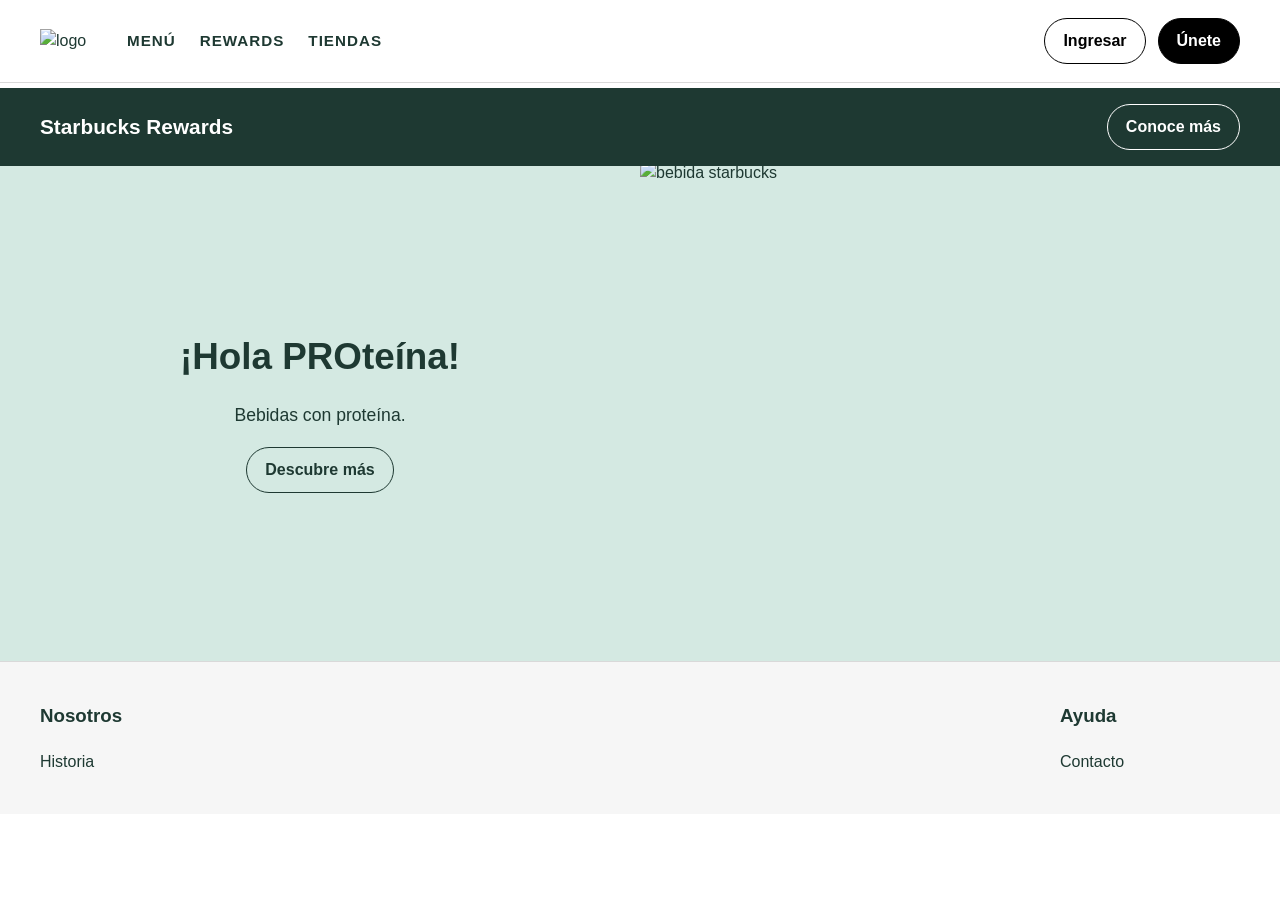
==== Index.html @ 1e4b2e3d "Primer intento de body y estilos" ====
<!DOCTYPE html> 
<html lang="es">
<head>
  <meta charset="UTF-8">
  <meta name="viewport" content="width=device-width, initial-scale=1.0">
  <title>Proyecto Final</title>

  <!-- Referencia a CSS -->
  <link rel="stylesheet" href="styles.css">
</head>
<body>

  <!-- Encabezado -->
  <header class="encabezado">

    <!-- Lado izquierdo: logo + menú -->
    <section class="lado izquierdo">

      <!-- Logo -->
      <a href="index.html" class="logo">
        <img src="https://static.vecteezy.com/system/resources/previews/022/636/379/non_2x/starbucks-logo-starbucks-icon-transparent-free-png.png" alt="logo">
      </a>

      <!-- Menú de navegación -->
      <nav class="nav">
        <a href="index.html">Menú</a>
        <a href="rewards.html">Rewards</a>
        <a href="#">Tiendas</a>
      </nav>

    </section>

    <!-- Lado derecho: botones -->
    <section class="lado derecho">
      <a href="#" class="claro">Ingresar</a>
      <a href="#" class="oscuro">Únete</a>
    </section>

  </header>

  <!-- Barra verde fija -->
  <section class="barra">
    <h1>Starbucks Rewards</h1>
    <a href="rewards.html" class="borde-blanco">Conoce más</a>
  </section>

  <main>

    <!-- Sección de promoción -->
    <section class="promo">

      <!-- Texto -->
      <section class="txt">
        <h2>¡Hola PROteína!</h2>
        <p>Bebidas con proteína.</p>
        <a href="#" class="btn borde">Descubre más</a>
      </section>

      <!-- Imagen -->
      <section class="img">
        <img src="https://lbal-starbucks-prod-files-default.s3.amazonaws.com/s3fs-public/2026-03/POST_LAUNCH_PROTEINA_MEXICO_MatchaProteinLatte%20(2)%20(1).png" alt="bebida starbucks">
      </section>

    </section>

  </main>

  <!-- Footer -->
  <footer class="pie">

    <!-- Columnas -->
    <section class="cols">

      <!-- Columna 1 -->
      <section class="col">
        <h3>Nosotros</h3>
        <a href="#">Historia</a>
      </section>

      <!-- Columna 2 -->
      <section class="col">
        <h3>Ayuda</h3>
        <a href="#">Contacto</a>
      </section>

    </section>

  </footer>

</body>
</html>
---- styles.css ----
/* ===== RESET GENERAL ===== */
/* Se eliminan márgenes y espacios por defecto */
* {
  margin: 0;
  padding: 0;
  box-sizing: border-box;
}

/* ===== HERENCIA EN CSS ===== */
/* El body hereda fuente, color y altura de línea a casi toda la página */
body {
  font-family: Arial, Helvetica, sans-serif;
  color: #1e3932;
  line-height: 1.5;
  background-color: #ffffff;
}

/* Los enlaces heredan color y se les quita el subrayado */
a {
  text-decoration: none;
  color: inherit;
}

/* Las imágenes se adaptan al contenedor */
img {
  width: 100%;
  display: block;
}

/* ===== ENCABEZADO ===== */
/* Se usa flexbox para acomodar el lado izquierdo y el lado derecho */
.encabezado {
  position: sticky;
  top: 0;
  z-index: 1000;
  background-color: #ffffff;
  border-bottom: 1px solid #d9d9d9;
  padding: 18px 40px;

  display: flex;
  justify-content: space-between;
  align-items: center;
}

/* Clase compartida por ambos lados del encabezado */
.lado {
  display: flex;
  align-items: center;
}

/* Lado izquierdo: logo + menú */
.izquierdo {
  gap: 35px;
}

/* Lado derecho: botones */
.derecho {
  gap: 12px;
}

/* ===== LOGO ===== */
/* Se centra el logo dentro de su enlace */
.logo {
  display: flex;
  align-items: center;
}

.logo img {
  width: 52px;
  height: auto;
}

/* ===== MENÚ DE NAVEGACIÓN ===== */
/* Flexbox para acomodar horizontalmente las opciones del menú */
.nav {
  display: flex;
  gap: 24px;
}

.nav a {
  font-size: 0.95rem;
  font-weight: bold;
  text-transform: uppercase;
  letter-spacing: 1px;
  position: relative;
}

/* Efecto visual al pasar el mouse */
.nav a:hover {
  color: #00754a;
}

/* ===== BOTONES ===== */
/* Estilos base de botones */
.claro,
.oscuro,
.borde-blanco,
.btn.borde {
  padding: 10px 18px;
  border-radius: 25px;
  font-weight: bold;
  display: inline-block;
  transition: 0.3s;
}

/* Botón claro */
.claro {
  background-color: #ffffff;
  color: #000000;
  border: 1px solid #000000;
}

/* Botón oscuro */
.oscuro {
  background-color: #000000;
  color: #ffffff;
  border: 1px solid #000000;
}

/* Botón con borde blanco para la barra verde */
.borde-blanco {
  border: 1px solid #ffffff;
  color: #ffffff;
}

/* Botón con borde verde en la promo */
.btn.borde {
  border: 1px solid #1e3932;
  color: #1e3932;
  background-color: transparent;
}

/* Pequeño efecto hover */
.claro:hover,
.oscuro:hover,
.borde-blanco:hover,
.btn.borde:hover {
  transform: scale(1.03);
}

/* ===== BARRA VERDE ===== */
/* Se usa position sticky para que permanezca visible */
.barra {
  position: sticky;
  top: 88px;
  z-index: 900;
  background-color: #1e3932;
  color: #ffffff;
  padding: 16px 40px;

  display: flex;
  justify-content: space-between;
  align-items: center;
}

.barra h1 {
  font-size: 1.3rem;
  font-weight: bold;
}

/* ===== SECCIÓN PROMOCIONAL ===== */
/* Se usa flexbox para dividir texto e imagen en dos columnas */
.promo {
  min-height: 500px;
  background-color: #d4e9e2;

  display: flex;
  align-items: stretch;
}

/* Cada parte ocupa la mitad del ancho */
.txt,
.img {
  width: 50%;
}

/* Texto centrado usando flexbox */
.txt {
  padding: 40px;
  text-align: center;

  display: flex;
  flex-direction: column;
  justify-content: center;
  align-items: center;
}

/* Título */
.txt h2 {
  font-size: 2.3rem;
  margin-bottom: 18px;
}

/* Párrafo */
.txt p {
  font-size: 1.1rem;
  max-width: 450px;
  margin-bottom: 18px;
}

/* La imagen llena su espacio */
.img img {
  height: 100%;
  object-fit: cover;
}

/* ===== FOOTER ===== */
/* Sección inferior de la página */
.pie {
  background-color: #f6f6f6;
  padding: 40px;
  border-top: 1px solid #d9d9d9;
}

/* Flexbox para las columnas del footer */
.cols {
  display: flex;
  justify-content: space-between;
  gap: 30px;
  flex-wrap: wrap;
}

/* Cada columna del footer */
.col {
  display: flex;
  flex-direction: column;
  gap: 12px;
  min-width: 180px;
}

.col h3 {
  margin-bottom: 8px;
}

.col a:hover {
  color: #00754a;
}

/* ===== RESPONSIVE ===== */
/* Ajustes para pantallas pequeñas */
@media (max-width: 900px) {
  .encabezado,
  .barra,
  .promo {
    flex-direction: column;
  }

  .txt,
  .img {
    width: 100%;
  }

  .izquierdo,
  .derecho,
  .nav {
    flex-wrap: wrap;
    justify-content: center;
  }

  .encabezado {
    padding: 18px 20px;
  }

  .barra {
    top: 0;
    gap: 12px;
    text-align: center;
    padding: 20px;
  }

  .pie {
    padding: 20px;
  }
}
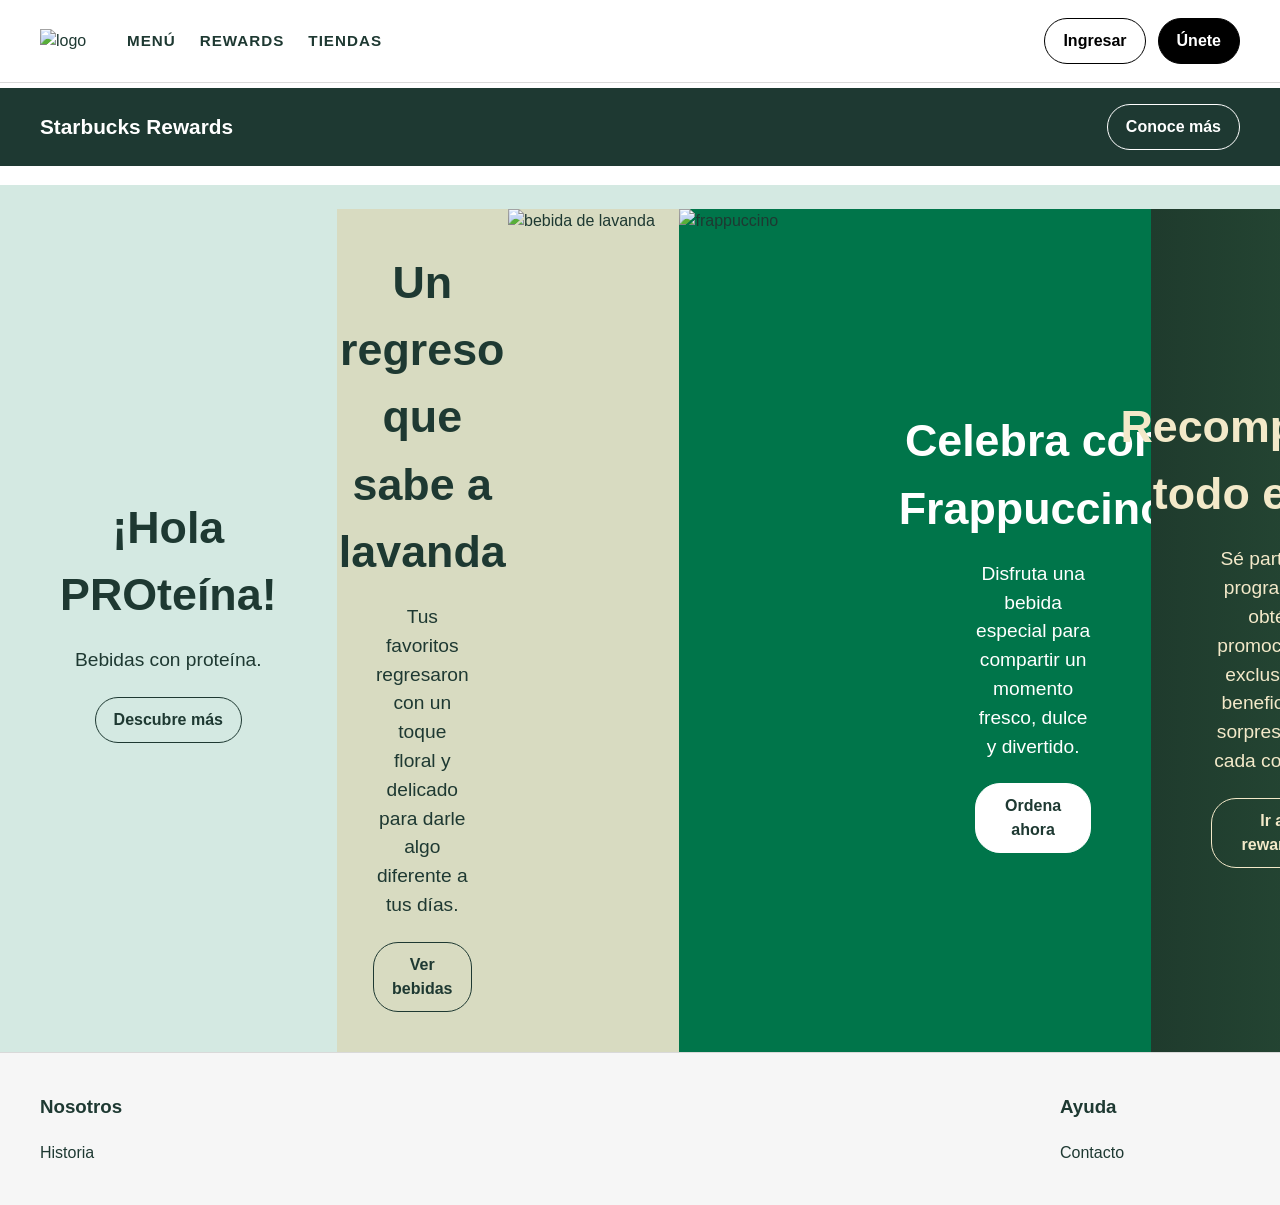
==== commit 6aadb51e: "corregir nombre de index" ====
--- a/Index.html
+++ b/Index.html
@@ -61,6 +61,97 @@
         <img src="https://lbal-starbucks-prod-files-default.s3.amazonaws.com/s3fs-public/2026-03/POST_LAUNCH_PROTEINA_MEXICO_MatchaProteinLatte%20(2)%20(1).png" alt="bebida starbucks">
       </section>
 
+      <!-- Promocional 2 -->
+    <section class="promo promo-lavanda">
+
+      <!-- Texto -->
+      <section class="txt">
+        <h2>Un regreso que sabe a lavanda</h2>
+        <p>
+          Tus favoritos regresaron con un toque floral y delicado para darle
+          algo diferente a tus días.
+        </p>
+        <a href="#" class="btn borde">Ver bebidas</a>
+      </section>
+
+      <!-- Imagen -->
+      <section class="img">
+        <img src="https://images.unsplash.com/photo-1517701604599-bb29b565090c?q=80&w=1200&auto=format&fit=crop" alt="bebida de lavanda">
+      </section>
+
+    </section>
+
+    <!-- Promocional 3 -->
+    <section class="promo promo-verde invertir">
+
+      <!-- Texto -->
+      <section class="txt blanco">
+        <h2>Celebra con Frappuccino</h2>
+        <p>
+          Disfruta una bebida especial para compartir un momento fresco,
+          dulce y divertido.
+        </p>
+        <a href="#" class="btn btn-blanco">Ordena ahora</a>
+      </section>
+
+      <!-- Imagen -->
+      <section class="img">
+        <img src="https://images.unsplash.com/photo-1572490122747-3968b75cc699?q=80&w=1200&auto=format&fit=crop" alt="frappuccino">
+      </section>
+
+    </section>
+
+    <!-- Promocional 4 -->
+    <section class="promo promo-oscuro">
+
+      <!-- Texto -->
+      <section class="txt crema">
+        <h2>Recompensas todo el año</h2>
+        <p>
+          Sé parte del programa y obtén promociones exclusivas, beneficios
+          y sorpresas en cada compra.
+        </p>
+        <a href="rewards.html" class="btn btn-crema">Ir a rewards</a>
+      </section>
+
+      <!-- Imagen -->
+      <section class="img">
+        <img src="https://images.unsplash.com/photo-1495474472287-4d71bcdd2085?q=80&w=1200&auto=format&fit=crop" alt="vaso reusable">
+      </section>
+
+    </section>
+
+    <!-- Promocional 5 -->
+    <section class="doble">
+
+      <!-- Tarjeta izquierda -->
+      <section class="mini mini-verde">
+        <section class="mini-img">
+          <img src="https://images.unsplash.com/photo-1509042239860-f550ce710b93?q=80&w=1200&auto=format&fit=crop" alt="noticias de café">
+        </section>
+
+        <section class="mini-txt crema">
+          <h2>Noticias Starbucks</h2>
+          <p>Consulta lanzamientos, novedades y eventos recientes.</p>
+          <a href="#" class="btn btn-crema">Aquí</a>
+        </section>
+      </section>
+
+      <!-- Tarjeta derecha -->
+      <section class="mini mini-claro">
+        <section class="mini-img">
+          <img src="https://images.unsplash.com/photo-1447933601403-0c6688de566e?q=80&w=1200&auto=format&fit=crop" alt="promociones starbucks">
+        </section>
+
+        <section class="mini-txt">
+          <h2>Conoce nuestras promociones</h2>
+          <p>Términos, beneficios y promos disponibles.</p>
+          <a href="#" class="btn borde">Ver más</a>
+        </section>
+      </section>
+
+    </section>
+
     </section>
 
   </main>
--- a/styles.css
+++ b/styles.css
@@ -1,21 +1,19 @@
-/* ===== RESET GENERAL ===== */
-/* Se eliminan márgenes y espacios por defecto */
+
+/* Ajuste general*/
 * {
   margin: 0;
   padding: 0;
   box-sizing: border-box;
 }
 
-/* ===== HERENCIA EN CSS ===== */
-/* El body hereda fuente, color y altura de línea a casi toda la página */
 body {
   font-family: Arial, Helvetica, sans-serif;
   color: #1e3932;
   line-height: 1.5;
   background-color: #ffffff;
-}
-
-/* Los enlaces heredan color y se les quita el subrayado */
+   overflow-x: hidden;
+}
+
 a {
   text-decoration: none;
   color: inherit;
@@ -159,51 +157,185 @@
 }
 
 /* ===== SECCIÓN PROMOCIONAL ===== */
-/* Se usa flexbox para dividir texto e imagen en dos columnas */
+
 .promo {
-  min-height: 500px;
+  display: flex;
+  align-items: stretch;
+  min-height: 520px;
   background-color: #d4e9e2;
-
-  display: flex;
-  align-items: stretch;
-}
-
-/* Cada parte ocupa la mitad del ancho */
+}
+
 .txt,
 .img {
   width: 50%;
-}
-
-/* Texto centrado usando flexbox */
+  min-height: 520px;
+}
+
 .txt {
-  padding: 40px;
-  text-align: center;
-
   display: flex;
   flex-direction: column;
   justify-content: center;
   align-items: center;
-}
-
-/* Título */
+  text-align: center;
+  padding: 40px 60px;
+}
+
 .txt h2 {
-  font-size: 2.3rem;
+  font-size: 2.8rem;
   margin-bottom: 18px;
-}
-
-/* Párrafo */
+  max-width: 420px;
+}
+
 .txt p {
-  font-size: 1.1rem;
-  max-width: 450px;
-  margin-bottom: 18px;
-}
-
-/* La imagen llena su espacio */
+  font-size: 1.2rem;
+  max-width: 380px;
+  margin-bottom: 22px;
+}
+
+.img {
+  overflow: hidden;
+}
+
 .img img {
+  width: 100%;
   height: 100%;
   object-fit: cover;
-}
-
+  object-position: center;
+}
+
+/* Segundo promocional */
+.promo-lavanda {
+  background-color: #d8dbc1;
+}
+
+/* Tercer promocional */
+.promo-verde {
+  background-color: #00754a;
+}
+
+/* Cuarto promocional */
+.promo-oscuro {
+  background: linear-gradient(to right, #1f3b2d, #2f5b3f);
+}
+
+/* Invierte imagen y texto */
+.invertir {
+  flex-direction: row-reverse;
+}
+
+/* Texto blanco */
+.blanco {
+  color: #ffffff;
+}
+
+/* Texto crema */
+.crema {
+  color: #f3e9c9;
+}
+
+/* Botón blanco */
+.btn-blanco {
+  background-color: #ffffff;
+  color: #1e3932;
+  border: 1px solid #ffffff;
+  padding: 10px 18px;
+  border-radius: 25px;
+  font-weight: bold;
+  display: inline-block;
+  transition: 0.3s;
+}
+
+/* Botón crema */
+.btn-crema {
+  background-color: transparent;
+  color: #f3e9c9;
+  border: 1px solid #f3e9c9;
+  padding: 10px 18px;
+  border-radius: 25px;
+  font-weight: bold;
+  display: inline-block;
+  transition: 0.3s;
+}
+
+/* Hover de botones nuevos */
+.btn-blanco:hover,
+.btn-crema:hover {
+  transform: scale(1.03);
+}
+
+/* Espacio entre secciones */
+.promo,
+.doble {
+  margin-top: 24px;
+}
+
+/* ===== BLOQUE DOBLE INFERIOR ===== */
+.doble {
+  display: flex;
+  gap: 24px;
+}
+
+.mini {
+  width: 50%;
+  min-height: 580px;
+  display: flex;
+  flex-direction: column;
+}
+
+.mini-verde {
+  background-color: #00754a;
+}
+
+.mini-claro {
+  background-color: #ebe4d8;
+}
+
+.mini-img {
+  height: 320px;
+  overflow: hidden;
+}
+
+.mini-img img {
+  width: 100%;
+  height: 100%;
+  object-fit: cover;
+  object-position: center;
+}
+
+.mini-txt {
+  flex: 1;
+  display: flex;
+  flex-direction: column;
+  justify-content: center;
+  align-items: center;
+  gap: 18px;
+  text-align: center;
+  padding: 40px 30px;
+}
+
+.mini-txt h2 {
+  font-size: 2.3rem;
+  max-width: 420px;
+}
+
+.mini-txt p {
+  font-size: 1.1rem;
+  max-width: 360px;
+}
+
+/* ===== AJUSTE GENERAL DE IMAGENES GRANDES ===== */
+.img {
+  width: 50%;
+  min-height: 520px;
+  overflow: hidden;
+}
+
+.img img {
+  width: 100%;
+  height: 100%;
+  object-fit: cover;
+  object-position: center;
+}
 /* ===== FOOTER ===== */
 /* Sección inferior de la página */
 .pie {
